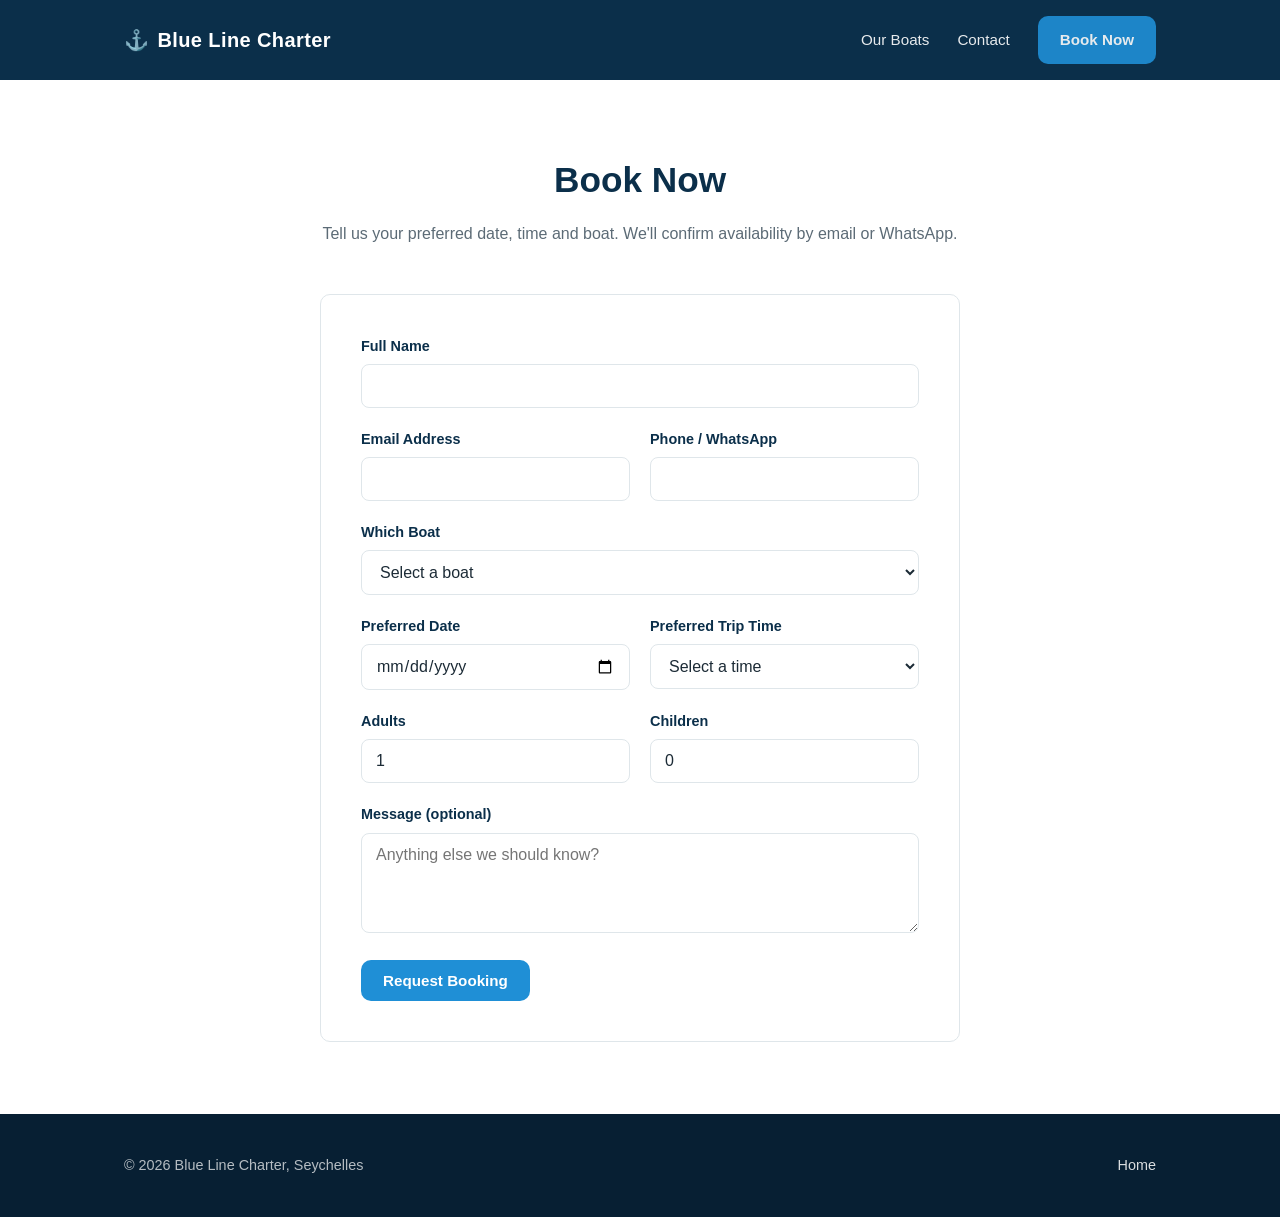
==== book.html @ e4f4b595 "Scaffold Blue Line Charter site with Netlify booking form Static two-page site (home + booking) mode" ====
<!doctype html>
<html lang="en">
<head>
  <meta charset="UTF-8" />
  <meta name="viewport" content="width=device-width, initial-scale=1" />
  <title>Book Now | Blue Line Charter</title>
  <meta name="description" content="Request a boat charter booking with Blue Line Charter, Seychelles. We'll confirm availability by email or WhatsApp." />
  <link rel="stylesheet" href="css/style.css" />
</head>
<body>

  <header class="site-header">
    <div class="container">
      <a class="brand" href="index.html"><span class="brand-mark">&#9875;</span> Blue Line Charter</a>
      <ul class="nav-links">
        <li><a href="index.html#boats">Our Boats</a></li>
        <li><a href="index.html#contact">Contact</a></li>
        <li><a href="book.html" class="btn btn-primary">Book Now</a></li>
      </ul>
    </div>
  </header>

  <section>
    <div class="container">
      <div class="section-heading">
        <h2>Book Now</h2>
        <p>Tell us your preferred date, time and boat. We'll confirm availability by email or WhatsApp.</p>
      </div>

      <div class="booking-wrap">
        <!--
          Netlify Forms: this form is detected at deploy time by scanning
          the static HTML for name + data-netlify="true". After the first
          deploy, go to Site settings > Forms > Notifications and add an
          email notification pointing at the owner's inbox, or submissions
          will be captured silently with nobody emailed.
        -->
        <form
          name="booking"
          method="POST"
          data-netlify="true"
          data-netlify-honeypot="bot-field"
          action="/thanks.html"
        >
          <input type="hidden" name="form-name" value="booking" />
          <p class="honeypot-field">
            <label>Don't fill this out if you're human: <input name="bot-field" /></label>
          </p>

          <div class="form-row">
            <label for="name">Full Name</label>
            <input type="text" id="name" name="name" required />
          </div>

          <div class="form-row form-row-split">
            <div>
              <label for="email">Email Address</label>
              <input type="email" id="email" name="email" required />
            </div>
            <div>
              <label for="phone">Phone / WhatsApp</label>
              <input type="tel" id="phone" name="phone" required />
            </div>
          </div>

          <div class="form-row">
            <label for="boat">Which Boat</label>
            <select id="boat" name="boat" required>
              <option value="">Select a boat</option>
              <option value="[BOAT 1 NAME]">[BOAT 1 NAME]</option>
              <option value="[BOAT 2 NAME]">[BOAT 2 NAME]</option>
              <option value="Not sure">Not sure — recommend one</option>
            </select>
          </div>

          <div class="form-row form-row-split">
            <div>
              <label for="date">Preferred Date</label>
              <input type="date" id="date" name="date" required />
            </div>
            <div>
              <label for="time">Preferred Trip Time</label>
              <select id="time" name="time" required>
                <option value="">Select a time</option>
                <option value="8:00 AM">8:00 AM</option>
                <option value="10:00 AM">10:00 AM</option>
                <option value="12:00 PM">12:00 PM</option>
                <option value="2:00 PM">2:00 PM</option>
                <option value="4:00 PM">4:00 PM</option>
              </select>
            </div>
          </div>

          <div class="form-row form-row-split">
            <div>
              <label for="adults">Adults</label>
              <input type="number" id="adults" name="adults" min="1" value="1" required />
            </div>
            <div>
              <label for="children">Children</label>
              <input type="number" id="children" name="children" min="0" value="0" />
            </div>
          </div>

          <div class="form-row">
            <label for="message">Message (optional)</label>
            <textarea id="message" name="message" placeholder="Anything else we should know?"></textarea>
          </div>

          <button type="submit" class="btn btn-primary">Request Booking</button>
        </form>
      </div>
    </div>
  </section>

  <footer class="site-footer">
    <div class="container">
      <div>&copy; <span id="year"></span> Blue Line Charter, Seychelles</div>
      <div class="footer-social">
        <a href="index.html">Home</a>
      </div>
    </div>
  </footer>

  <script>
    document.getElementById('year').textContent = new Date().getFullYear();
  </script>
</body>
</html>
---- css/style.css ----
:root {
  --navy: #0b2f4a;
  --navy-dark: #071f33;
  --blue: #1f8fd6;
  --blue-light: #eaf5fc;
  --sand: #f7f5ef;
  --text: #1c2b36;
  --text-muted: #5c6b76;
  --white: #ffffff;
  --border: #dfe6ea;
  --radius: 10px;
  --max-width: 1080px;
}

* {
  box-sizing: border-box;
}

html {
  scroll-behavior: smooth;
}

body {
  margin: 0;
  font-family: -apple-system, BlinkMacSystemFont, "Segoe UI", Roboto, Helvetica, Arial, sans-serif;
  color: var(--text);
  background: var(--white);
  line-height: 1.6;
}

img {
  max-width: 100%;
  display: block;
}

a {
  color: inherit;
}

.container {
  max-width: var(--max-width);
  margin: 0 auto;
  padding: 0 24px;
}

/* Header */
.site-header {
  background: var(--navy);
  color: var(--white);
  position: sticky;
  top: 0;
  z-index: 20;
}

.site-header .container {
  display: flex;
  align-items: center;
  justify-content: space-between;
  padding-top: 16px;
  padding-bottom: 16px;
}

.brand {
  font-size: 1.25rem;
  font-weight: 700;
  letter-spacing: 0.02em;
  text-decoration: none;
  color: var(--white);
  display: flex;
  align-items: center;
  gap: 8px;
}

.brand-mark {
  color: var(--blue);
}

.nav-links {
  display: flex;
  gap: 28px;
  align-items: center;
  list-style: none;
  margin: 0;
  padding: 0;
}

.nav-links a {
  text-decoration: none;
  color: var(--white);
  font-size: 0.95rem;
  opacity: 0.9;
}

.nav-links a:hover {
  opacity: 1;
}

.btn {
  display: inline-block;
  padding: 12px 22px;
  border-radius: var(--radius);
  font-weight: 600;
  text-decoration: none;
  border: none;
  cursor: pointer;
  font-size: 0.95rem;
  transition: transform 0.15s ease, background 0.15s ease;
}

.btn:hover {
  transform: translateY(-1px);
}

.btn-primary {
  background: var(--blue);
  color: var(--white);
}

.btn-primary:hover {
  background: #1a7bb8;
}

.btn-ghost {
  background: transparent;
  color: var(--white);
  border: 1px solid rgba(255, 255, 255, 0.4);
}

/* Hero */
.hero {
  background: linear-gradient(180deg, rgba(7, 31, 51, 0.75), rgba(7, 31, 51, 0.55)), var(--navy);
  color: var(--white);
  padding: 96px 0 80px;
  text-align: center;
}

.hero h1 {
  font-size: clamp(2rem, 5vw, 3.2rem);
  margin: 0 0 16px;
}

.hero p {
  font-size: 1.15rem;
  color: rgba(255, 255, 255, 0.85);
  max-width: 620px;
  margin: 0 auto 32px;
}

.hero-actions {
  display: flex;
  gap: 16px;
  justify-content: center;
  flex-wrap: wrap;
}

/* Sections */
section {
  padding: 72px 0;
}

section.alt {
  background: var(--sand);
}

.section-heading {
  text-align: center;
  max-width: 640px;
  margin: 0 auto 48px;
}

.section-heading h2 {
  font-size: clamp(1.6rem, 3vw, 2.2rem);
  margin: 0 0 12px;
  color: var(--navy);
}

.section-heading p {
  color: var(--text-muted);
  margin: 0;
}

/* Boats grid */
.boats-grid {
  display: grid;
  grid-template-columns: repeat(auto-fit, minmax(320px, 1fr));
  gap: 32px;
}

.boat-card {
  border: 1px solid var(--border);
  border-radius: var(--radius);
  overflow: hidden;
  background: var(--white);
  display: flex;
  flex-direction: column;
}

.boat-card img {
  aspect-ratio: 4 / 3;
  object-fit: cover;
  width: 100%;
  background: var(--blue-light);
}

.boat-card-body {
  padding: 24px;
  flex: 1;
  display: flex;
  flex-direction: column;
}

.boat-card h3 {
  margin: 0 0 8px;
  color: var(--navy);
}

.boat-meta {
  display: flex;
  flex-wrap: wrap;
  gap: 8px;
  margin: 12px 0;
}

.boat-meta span {
  background: var(--blue-light);
  color: var(--navy);
  font-size: 0.8rem;
  font-weight: 600;
  padding: 4px 10px;
  border-radius: 999px;
}

.boat-price {
  font-weight: 700;
  color: var(--navy);
  margin-top: auto;
  padding-top: 16px;
  font-size: 1.05rem;
}

.boat-price small {
  font-weight: 400;
  color: var(--text-muted);
}

.placeholder-note {
  font-size: 0.78rem;
  color: #b5651d;
  background: #fdf1e6;
  border: 1px dashed #e3ab6f;
  border-radius: 6px;
  padding: 6px 10px;
  margin-top: 10px;
}

/* Contact info strip */
.contact-strip {
  display: flex;
  flex-wrap: wrap;
  gap: 32px;
  justify-content: center;
  text-align: center;
}

.contact-strip .item {
  min-width: 180px;
}

.contact-strip .item h4 {
  margin: 0 0 4px;
  color: var(--navy);
}

.contact-strip .item p {
  margin: 0;
  color: var(--text-muted);
}

/* Booking form */
.booking-wrap {
  max-width: 640px;
  margin: 0 auto;
  background: var(--white);
  border: 1px solid var(--border);
  border-radius: var(--radius);
  padding: 40px;
}

.form-row {
  margin-bottom: 20px;
}

.form-row-split {
  display: grid;
  grid-template-columns: 1fr 1fr;
  gap: 20px;
}

label {
  display: block;
  font-weight: 600;
  font-size: 0.9rem;
  margin-bottom: 6px;
  color: var(--navy);
}

input,
select,
textarea {
  width: 100%;
  padding: 12px 14px;
  border: 1px solid var(--border);
  border-radius: 8px;
  font-size: 1rem;
  font-family: inherit;
  background: var(--white);
  color: var(--text);
}

input:focus,
select:focus,
textarea:focus {
  outline: none;
  border-color: var(--blue);
  box-shadow: 0 0 0 3px var(--blue-light);
}

textarea {
  resize: vertical;
  min-height: 100px;
}

.honeypot-field {
  position: absolute;
  left: -9999px;
  top: -9999px;
}

/* Footer */
.site-footer {
  background: var(--navy-dark);
  color: rgba(255, 255, 255, 0.7);
  padding: 40px 0;
  font-size: 0.9rem;
}

.site-footer .container {
  display: flex;
  flex-wrap: wrap;
  gap: 16px;
  justify-content: space-between;
  align-items: center;
}

.site-footer a {
  color: rgba(255, 255, 255, 0.85);
  text-decoration: none;
}

.footer-social {
  display: flex;
  gap: 16px;
}

/* Thank you page */
.thanks-box {
  max-width: 520px;
  margin: 80px auto;
  text-align: center;
  padding: 0 24px;
}

.thanks-box h1 {
  color: var(--navy);
}

@media (max-width: 720px) {
  .nav-links {
    display: none;
  }

  .form-row-split {
    grid-template-columns: 1fr;
  }

  .booking-wrap {
    padding: 24px;
  }
}
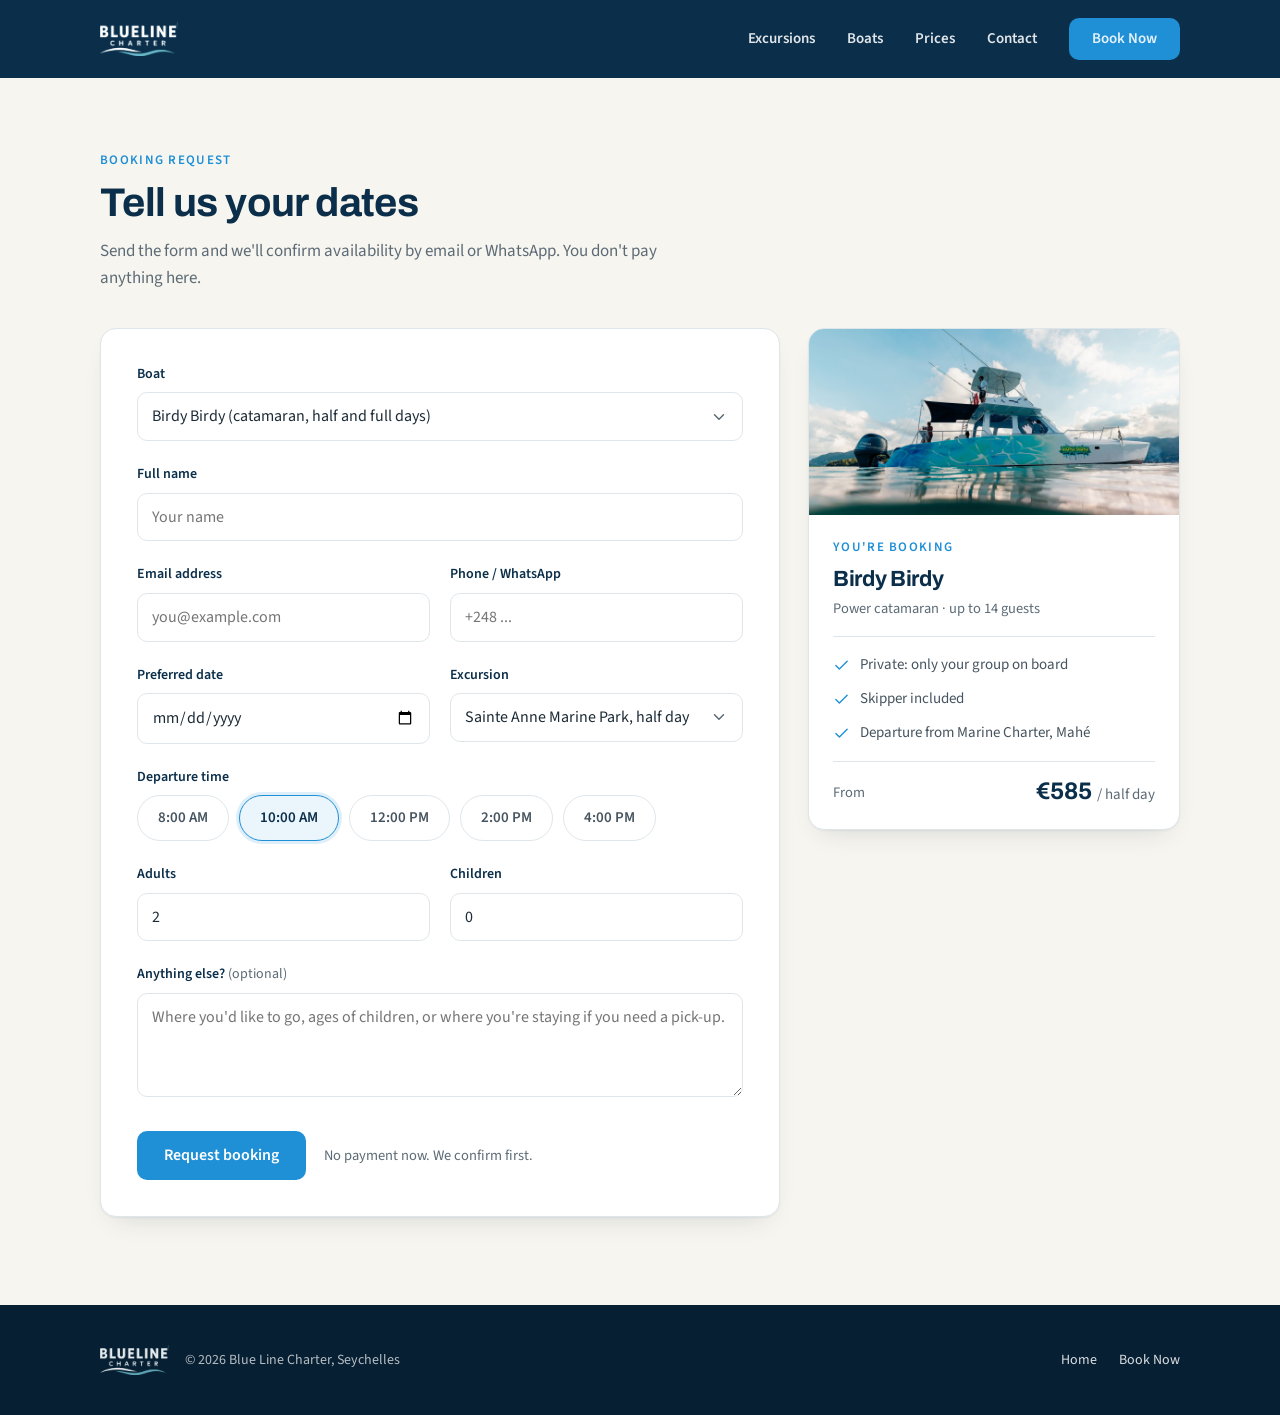
==== commit 33514c10: "Add both boats, excursions, prices and hero fallback - Feature Birdy Birdy and Trident with photos, " ====
--- a/book.html
+++ b/book.html
@@ -4,126 +4,237 @@
   <meta charset="UTF-8" />
   <meta name="viewport" content="width=device-width, initial-scale=1" />
   <title>Book Now | Blue Line Charter</title>
-  <meta name="description" content="Request a boat charter booking with Blue Line Charter, Seychelles. We'll confirm availability by email or WhatsApp." />
+  <meta name="description" content="Request a private boat excursion from Mahé with Blue Line Charter. Send your date and group size and we confirm availability by email or WhatsApp." />
+  <link rel="preconnect" href="https://fonts.googleapis.com" />
+  <link rel="preconnect" href="https://fonts.gstatic.com" crossorigin />
+  <link rel="stylesheet" href="https://fonts.googleapis.com/css2?family=Archivo:wght@500;600;700&family=Source+Sans+3:wght@400;600&display=swap" />
   <link rel="stylesheet" href="css/style.css" />
 </head>
 <body>
 
   <header class="site-header">
     <div class="container">
-      <a class="brand" href="index.html"><span class="brand-mark">&#9875;</span> Blue Line Charter</a>
+      <a class="brand" href="index.html"><img src="images/logo-light.png" alt="Blue Line Charter" /></a>
       <ul class="nav-links">
-        <li><a href="index.html#boats">Our Boats</a></li>
+        <li><a href="index.html#excursions">Excursions</a></li>
+        <li><a href="index.html#boats">Boats</a></li>
+        <li><a href="index.html#rates">Prices</a></li>
         <li><a href="index.html#contact">Contact</a></li>
-        <li><a href="book.html" class="btn btn-primary">Book Now</a></li>
+        <li class="nav-cta"><a href="book.html" class="btn btn-primary btn-sm">Book Now</a></li>
       </ul>
     </div>
   </header>
 
-  <section>
+  <section class="alt">
     <div class="container">
+
       <div class="section-heading">
-        <h2>Book Now</h2>
-        <p>Tell us your preferred date, time and boat. We'll confirm availability by email or WhatsApp.</p>
-      </div>
-
-      <div class="booking-wrap">
-        <!--
-          Netlify Forms: this form is detected at deploy time by scanning
-          the static HTML for name + data-netlify="true". After the first
-          deploy, go to Site settings > Forms > Notifications and add an
-          email notification pointing at the owner's inbox, or submissions
-          will be captured silently with nobody emailed.
-        -->
-        <form
-          name="booking"
-          method="POST"
-          data-netlify="true"
-          data-netlify-honeypot="bot-field"
-          action="/thanks.html"
-        >
-          <input type="hidden" name="form-name" value="booking" />
-          <p class="honeypot-field">
-            <label>Don't fill this out if you're human: <input name="bot-field" /></label>
-          </p>
-
-          <div class="form-row">
-            <label for="name">Full Name</label>
-            <input type="text" id="name" name="name" required />
-          </div>
-
-          <div class="form-row form-row-split">
+        <div class="eyebrow">Booking request</div>
+        <h1 style="font-size: 40px; line-height: 1.12; color: var(--navy); font-weight: 700; margin-bottom: 12px;">Tell us your dates</h1>
+        <p>Send the form and we'll confirm availability by email or WhatsApp. You don't pay anything here.</p>
+      </div>
+
+      <div class="booking-layout">
+
+        <div class="booking-form">
+          <!--
+            Netlify Forms: detected at deploy time by scanning the static HTML
+            for name + data-netlify="true". After the first deploy, go to
+            Site settings > Forms > Notifications and add an email notification
+            pointing at the owner's inbox, or submissions are captured silently
+            with nobody emailed.
+          -->
+          <form
+            name="booking"
+            method="POST"
+            data-netlify="true"
+            data-netlify-honeypot="bot-field"
+            action="/thanks.html"
+          >
+            <input type="hidden" name="form-name" value="booking" />
+            <p class="honeypot-field">
+              <label>Don't fill this out if you're human: <input name="bot-field" /></label>
+            </p>
+
+            <div class="form-stack">
+
+              <div>
+                <label for="boat">Boat</label>
+                <select id="boat" name="boat" required>
+                  <option value="Birdy Birdy">Birdy Birdy (catamaran, half and full days)</option>
+                  <option value="Trident">Trident (8.8 m hardtop, half days around Mahé)</option>
+                  <option value="No preference">No preference (whichever is free)</option>
+                </select>
+              </div>
+
+              <div>
+                <label for="name">Full name</label>
+                <input type="text" id="name" name="name" placeholder="Your name" required />
+              </div>
+
+              <div class="form-split">
+                <div>
+                  <label for="email">Email address</label>
+                  <input type="email" id="email" name="email" placeholder="you@example.com" required />
+                </div>
+                <div>
+                  <label for="phone">Phone / WhatsApp</label>
+                  <input type="tel" id="phone" name="phone" placeholder="+248 ..." required />
+                </div>
+              </div>
+
+              <div class="form-split">
+                <div>
+                  <label for="date">Preferred date</label>
+                  <input type="date" id="date" name="date" required />
+                </div>
+                <div>
+                  <label for="excursion">Excursion</label>
+                  <select id="excursion" name="excursion" required>
+                    <option value="Sainte Anne Marine Park, half day" data-key="ste-anne">Sainte Anne Marine Park, half day</option>
+                    <option value="Sainte Anne Marine Park, full day" data-birdy-only>Sainte Anne Marine Park, full day</option>
+                    <option value="Baie Ternay Marine Park, half day" data-key="ternay">Baie Ternay Marine Park, half day</option>
+                    <option value="Baie Ternay Marine Park, full day" data-birdy-only>Baie Ternay Marine Park, full day</option>
+                    <option value="Around Mahé, half day" data-key="mahe">Around Mahé, half day</option>
+                    <option value="Around Mahé, full day" data-birdy-only>Around Mahé, full day</option>
+                    <option value="Fishing, half day" data-key="fishing" data-birdy-only>Fishing, half day</option>
+                    <option value="Fishing, full day" data-birdy-only>Fishing, full day</option>
+                    <option value="Praslin &amp; La Digue" data-key="islands" data-birdy-only>Praslin &amp; La Digue, full day</option>
+                    <option value="Sunset cruise" data-key="sunset">Sunset cruise</option>
+                    <option value="Custom">Something else (tell us below)</option>
+                  </select>
+                </div>
+              </div>
+
+              <div>
+                <span class="field-label">Departure time</span>
+                <div class="time-options">
+                  <input type="radio" id="t0800" name="time" value="8:00 AM" />
+                  <label for="t0800">8:00 AM</label>
+
+                  <input type="radio" id="t1000" name="time" value="10:00 AM" checked />
+                  <label for="t1000">10:00 AM</label>
+
+                  <input type="radio" id="t1200" name="time" value="12:00 PM" />
+                  <label for="t1200">12:00 PM</label>
+
+                  <input type="radio" id="t1400" name="time" value="2:00 PM" />
+                  <label for="t1400">2:00 PM</label>
+
+                  <input type="radio" id="t1600" name="time" value="4:00 PM" />
+                  <label for="t1600">4:00 PM</label>
+                </div>
+              </div>
+
+              <div class="form-split">
+                <div>
+                  <label for="adults">Adults</label>
+                  <input type="number" id="adults" name="adults" min="1" value="2" required />
+                </div>
+                <div>
+                  <label for="children">Children</label>
+                  <input type="number" id="children" name="children" min="0" value="0" />
+                </div>
+              </div>
+
+              <div>
+                <label for="message">Anything else? <span class="optional">(optional)</span></label>
+                <textarea id="message" name="message" placeholder="Where you'd like to go, ages of children, or where you're staying if you need a pick-up."></textarea>
+              </div>
+
+              <div class="submit-row">
+                <button type="submit" class="btn btn-primary">Request booking</button>
+                <span class="note">No payment now. We confirm first.</span>
+              </div>
+
+            </div>
+          </form>
+        </div>
+
+        <aside class="booking-summary">
+          <img src="images/boat-main.jpg" alt="Birdy Birdy" data-summary="img" />
+          <div class="booking-summary-body">
             <div>
-              <label for="email">Email Address</label>
-              <input type="email" id="email" name="email" required />
+              <div class="eyebrow" style="margin-bottom: 4px;">You're booking</div>
+              <h3 data-summary="name">Birdy Birdy</h3>
+              <div class="sub" data-summary="sub">Power catamaran &middot; up to 14 guests</div>
             </div>
-            <div>
-              <label for="phone">Phone / WhatsApp</label>
-              <input type="tel" id="phone" name="phone" required />
+            <ul class="summary-list">
+              <li>
+                <svg width="17" height="17" viewBox="0 0 24 24" fill="none" stroke="#1f8fd6" stroke-width="1.9" stroke-linecap="round" stroke-linejoin="round" aria-hidden="true"><path d="M20 6 9 17l-5-5"></path></svg>
+                Private: only your group on board
+              </li>
+              <li>
+                <svg width="17" height="17" viewBox="0 0 24 24" fill="none" stroke="#1f8fd6" stroke-width="1.9" stroke-linecap="round" stroke-linejoin="round" aria-hidden="true"><path d="M20 6 9 17l-5-5"></path></svg>
+                Skipper included
+              </li>
+              <li>
+                <svg width="17" height="17" viewBox="0 0 24 24" fill="none" stroke="#1f8fd6" stroke-width="1.9" stroke-linecap="round" stroke-linejoin="round" aria-hidden="true"><path d="M20 6 9 17l-5-5"></path></svg>
+                Departure from Marine Charter, Mahé
+              </li>
+            </ul>
+            <div class="summary-price">
+              <span class="sub">From</span>
+              <span class="price">€585 <small>/ half day</small></span>
             </div>
           </div>
-
-          <div class="form-row">
-            <label for="boat">Which Boat</label>
-            <select id="boat" name="boat" required>
-              <option value="">Select a boat</option>
-              <option value="[BOAT 1 NAME]">[BOAT 1 NAME]</option>
-              <option value="[BOAT 2 NAME]">[BOAT 2 NAME]</option>
-              <option value="Not sure">Not sure — recommend one</option>
-            </select>
-          </div>
-
-          <div class="form-row form-row-split">
-            <div>
-              <label for="date">Preferred Date</label>
-              <input type="date" id="date" name="date" required />
-            </div>
-            <div>
-              <label for="time">Preferred Trip Time</label>
-              <select id="time" name="time" required>
-                <option value="">Select a time</option>
-                <option value="8:00 AM">8:00 AM</option>
-                <option value="10:00 AM">10:00 AM</option>
-                <option value="12:00 PM">12:00 PM</option>
-                <option value="2:00 PM">2:00 PM</option>
-                <option value="4:00 PM">4:00 PM</option>
-              </select>
-            </div>
-          </div>
-
-          <div class="form-row form-row-split">
-            <div>
-              <label for="adults">Adults</label>
-              <input type="number" id="adults" name="adults" min="1" value="1" required />
-            </div>
-            <div>
-              <label for="children">Children</label>
-              <input type="number" id="children" name="children" min="0" value="0" />
-            </div>
-          </div>
-
-          <div class="form-row">
-            <label for="message">Message (optional)</label>
-            <textarea id="message" name="message" placeholder="Anything else we should know?"></textarea>
-          </div>
-
-          <button type="submit" class="btn btn-primary">Request Booking</button>
-        </form>
+        </aside>
+
       </div>
     </div>
   </section>
 
   <footer class="site-footer">
     <div class="container">
-      <div>&copy; <span id="year"></span> Blue Line Charter, Seychelles</div>
-      <div class="footer-social">
+      <div class="footer-brand">
+        <img src="images/logo-light.png" alt="Blue Line Charter" />
+        <span>&copy; <span id="year"></span> Blue Line Charter, Seychelles</span>
+      </div>
+      <div class="footer-links">
         <a href="index.html">Home</a>
+        <a href="book.html">Book Now</a>
       </div>
     </div>
   </footer>
 
   <script>
     document.getElementById('year').textContent = new Date().getFullYear();
+
+    // Keep the summary card in step with the chosen boat, preselect boat and
+    // excursion from ?boat= / ?excursion= on the homepage links, and only
+    // offer Birdy Birdy's full days, fishing and island hopping when that
+    // boat (or either) can do them. Trident only runs half days around Mahé.
+    (function () {
+      var boats = {
+        'Birdy Birdy': { img: 'images/boat-main.jpg', sub: 'Power catamaran &middot; up to 14 guests' },
+        'Trident': { img: 'images/trident-main.jpg', sub: '8.8 m hardtop cruiser &middot; up to 14 guests' },
+        'No preference': { img: 'images/boat-main.jpg', name: 'Either boat', sub: 'Birdy Birdy or Trident &middot; up to 14 guests' }
+      };
+      var slugs = { 'birdy-birdy': 'Birdy Birdy', 'trident': 'Trident' };
+      var select = document.getElementById('boat');
+      var trip = document.getElementById('excursion');
+      var params = new URLSearchParams(location.search);
+      var q = params.get('boat');
+      if (slugs[q]) select.value = slugs[q];
+      else if (params.get('excursion')) select.value = 'No preference';
+      var pick = trip.querySelector('[data-key="' + params.get('excursion') + '"]');
+      if (pick) trip.value = pick.value;
+
+      var sync = function () {
+        var b = boats[select.value];
+        var img = document.querySelector('[data-summary="img"]');
+        img.src = b.img;
+        img.alt = b.name || select.value;
+        document.querySelector('[data-summary="name"]').textContent = b.name || select.value;
+        document.querySelector('[data-summary="sub"]').innerHTML = b.sub;
+
+        var trident = select.value === 'Trident';
+        trip.querySelectorAll('[data-birdy-only]').forEach(function (o) { o.disabled = trident; });
+        if (trip.selectedOptions[0].disabled) trip.selectedIndex = 0;
+      };
+      select.addEventListener('change', sync);
+      sync();
+    })();
   </script>
 </body>
 </html>
--- a/css/style.css
+++ b/css/style.css
@@ -1,40 +1,47 @@
+/* Blue Line Charter — design system
+   Fonts load from Google Fonts when online; the fallback stacks are
+   metric-close, so the pages still read correctly offline. */
+
 :root {
   --navy: #0b2f4a;
   --navy-dark: #071f33;
   --blue: #1f8fd6;
+  --blue-dark: #176ca3;
   --blue-light: #eaf5fc;
   --sand: #f7f5ef;
   --text: #1c2b36;
+  --text-body: #46545f;
   --text-muted: #5c6b76;
   --white: #ffffff;
   --border: #dfe6ea;
   --radius: 10px;
-  --max-width: 1080px;
-}
-
-* {
-  box-sizing: border-box;
-}
-
-html {
-  scroll-behavior: smooth;
-}
+  --radius-card: 16px;
+  --shadow-card: 0 1px 2px rgba(11, 47, 74, 0.05), 0 12px 28px -14px rgba(11, 47, 74, 0.18);
+  --max-width: 1128px;
+  --font-display: Archivo, "Helvetica Neue", Helvetica, Arial, sans-serif;
+  --font-body: "Source Sans 3", "Helvetica Neue", Helvetica, Arial, sans-serif;
+}
+
+* { box-sizing: border-box; }
+html { scroll-behavior: smooth; }
 
 body {
   margin: 0;
-  font-family: -apple-system, BlinkMacSystemFont, "Segoe UI", Roboto, Helvetica, Arial, sans-serif;
+  font-family: var(--font-body);
   color: var(--text);
   background: var(--white);
   line-height: 1.6;
-}
-
-img {
-  max-width: 100%;
-  display: block;
-}
-
-a {
-  color: inherit;
+  -webkit-font-smoothing: antialiased;
+}
+
+img { max-width: 100%; display: block; }
+a { color: var(--blue); text-decoration: none; }
+a:hover { color: var(--blue-dark); }
+
+h1, h2, h3, h4 {
+  font-family: var(--font-display);
+  margin: 0;
+  letter-spacing: -0.015em;
 }
 
 .container {
@@ -43,41 +50,69 @@
   padding: 0 24px;
 }
 
-/* Header */
+.eyebrow {
+  font-size: 13px;
+  font-weight: 600;
+  letter-spacing: 0.10em;
+  text-transform: uppercase;
+  color: var(--blue);
+  margin-bottom: 10px;
+}
+
+/* ---------- Header ---------- */
+
 .site-header {
+  position: fixed;
+  top: 0;
+  left: 0;
+  right: 0;
+  z-index: 30;
   background: var(--navy);
   color: var(--white);
-  position: sticky;
-  top: 0;
-  z-index: 20;
-}
+  transition: background 0.3s ease, box-shadow 0.3s ease;
+}
+
+/* Pages without a hero keep a solid bar, so their content needs to clear it. */
+body:not(.has-hero) { padding-top: 70px; }
+
+/* Over a hero the bar is transparent and the video runs behind it; it fades
+   to solid as soon as you scroll, where the hero's top scrim runs out. */
+body.has-hero .site-header { background: transparent; }
+
+body.has-hero .site-header .brand img,
+body.has-hero .site-header .nav-links a {
+  filter: drop-shadow(0 1px 6px rgba(7, 31, 51, 0.5));
+}
+
+body.has-hero .site-header.is-solid {
+  background: rgba(11, 47, 74, 0.92);
+  -webkit-backdrop-filter: saturate(150%) blur(12px);
+  backdrop-filter: saturate(150%) blur(12px);
+  box-shadow: 0 1px 0 rgba(255, 255, 255, 0.07), 0 8px 24px -18px rgba(0, 0, 0, 0.7);
+}
+
+body.has-hero .site-header.is-solid .brand img,
+body.has-hero .site-header.is-solid .nav-links a {
+  filter: none;
+}
+
+/* Anchor targets must clear the fixed bar. */
+#boat, #gallery, #contact { scroll-margin-top: 86px; }
 
 .site-header .container {
   display: flex;
   align-items: center;
   justify-content: space-between;
-  padding-top: 16px;
-  padding-bottom: 16px;
-}
-
-.brand {
-  font-size: 1.25rem;
-  font-weight: 700;
-  letter-spacing: 0.02em;
-  text-decoration: none;
-  color: var(--white);
-  display: flex;
-  align-items: center;
-  gap: 8px;
-}
-
-.brand-mark {
-  color: var(--blue);
-}
+  padding-top: 18px;
+  padding-bottom: 18px;
+  gap: 20px;
+}
+
+.brand img { height: 34px; width: auto; }
 
 .nav-links {
   display: flex;
-  gap: 28px;
+  gap: 32px;
   align-items: center;
   list-style: none;
   margin: 0;
@@ -85,305 +120,714 @@
 }
 
 .nav-links a {
+  color: rgba(255, 255, 255, 0.88);
+  font-size: 15px;
+  font-weight: 600;
+}
+
+.nav-links a:hover { color: var(--white); }
+
+/* ---------- Buttons ---------- */
+
+.btn {
+  display: inline-flex;
+  align-items: center;
+  justify-content: center;
+  gap: 9px;
+  padding: 14px 26px;
+  border-radius: var(--radius);
+  font-family: var(--font-body);
+  font-weight: 600;
+  font-size: 16px;
+  line-height: 1.2;
   text-decoration: none;
-  color: var(--white);
-  font-size: 0.95rem;
-  opacity: 0.9;
-}
-
-.nav-links a:hover {
-  opacity: 1;
-}
-
-.btn {
-  display: inline-block;
-  padding: 12px 22px;
-  border-radius: var(--radius);
-  font-weight: 600;
-  text-decoration: none;
-  border: none;
+  border: 1px solid transparent;
   cursor: pointer;
-  font-size: 0.95rem;
-  transition: transform 0.15s ease, background 0.15s ease;
-}
-
-.btn:hover {
-  transform: translateY(-1px);
-}
-
-.btn-primary {
-  background: var(--blue);
-  color: var(--white);
-}
-
-.btn-primary:hover {
-  background: #1a7bb8;
-}
+  transition: background 0.15s ease, border-color 0.15s ease;
+}
+
+.btn-primary { background: var(--blue); color: var(--white); }
+.btn-primary:hover { background: var(--blue-dark); color: var(--white); }
 
 .btn-ghost {
   background: transparent;
   color: var(--white);
-  border: 1px solid rgba(255, 255, 255, 0.4);
-}
-
-/* Hero */
+  border-color: rgba(255, 255, 255, 0.45);
+}
+.btn-ghost:hover { background: rgba(255, 255, 255, 0.12); color: var(--white); }
+
+.btn-sm { padding: 11px 22px; font-size: 15px; }
+
+/* ---------- Hero (video) ---------- */
+
 .hero {
-  background: linear-gradient(180deg, rgba(7, 31, 51, 0.75), rgba(7, 31, 51, 0.55)), var(--navy);
+  position: relative;
+  height: 740px;
+  overflow: hidden;
+  background: var(--navy);
+}
+
+.hero-media {
+  position: absolute;
+  inset: 0;
+  width: 100%;
+  height: 100%;
+  object-fit: cover;
+  object-position: 50% 50%;
+}
+
+/* Top-left scrim: the boat drifts through the centre of the frame,
+   so the copy is anchored top-left and only that corner is darkened. */
+.hero::before,
+.hero::after {
+  content: "";
+  position: absolute;
+  inset: 0;
+  pointer-events: none;
+}
+
+.hero::before {
+  background: radial-gradient(120% 90% at 0% 0%,
+    rgba(7, 31, 51, 0.80) 0%,
+    rgba(7, 31, 51, 0.52) 30%,
+    rgba(7, 31, 51, 0.12) 56%,
+    rgba(7, 31, 51, 0.00) 72%);
+}
+
+.hero::after {
+  background: linear-gradient(180deg,
+    rgba(7, 31, 51, 0.42) 0%,
+    rgba(7, 31, 51, 0.00) 26%,
+    rgba(7, 31, 51, 0.00) 68%,
+    rgba(7, 31, 51, 0.42) 100%);
+}
+
+.hero .container {
+  position: relative;
+  z-index: 1;
+  height: 100%;
+  padding-top: 158px;
+  display: flex;
+  flex-direction: column;
+  justify-content: flex-start;
+  align-items: flex-start;
+  gap: 22px;
+}
+
+.hero h1 {
+  font-size: 54px;
+  line-height: 1.06;
+  font-weight: 700;
   color: var(--white);
-  padding: 96px 0 80px;
-  text-align: center;
-}
-
-.hero h1 {
-  font-size: clamp(2rem, 5vw, 3.2rem);
-  margin: 0 0 16px;
+  max-width: 470px;
+  text-wrap: pretty;
+  text-shadow: 0 2px 24px rgba(7, 31, 51, 0.35);
 }
 
 .hero p {
-  font-size: 1.15rem;
-  color: rgba(255, 255, 255, 0.85);
-  max-width: 620px;
-  margin: 0 auto 32px;
+  font-size: 19px;
+  line-height: 1.55;
+  color: rgba(255, 255, 255, 0.94);
+  max-width: 430px;
+  margin: 0;
+  text-wrap: pretty;
+  text-shadow: 0 1px 16px rgba(7, 31, 51, 0.4);
 }
 
 .hero-actions {
   display: flex;
-  gap: 16px;
-  justify-content: center;
+  gap: 14px;
   flex-wrap: wrap;
-}
-
-/* Sections */
-section {
-  padding: 72px 0;
-}
-
-section.alt {
-  background: var(--sand);
-}
-
-.section-heading {
-  text-align: center;
-  max-width: 640px;
-  margin: 0 auto 48px;
-}
+  margin-top: 4px;
+}
+
+.pill-badge {
+  display: inline-flex;
+  align-items: center;
+  gap: 8px;
+  background: rgba(255, 255, 255, 0.14);
+  border: 1px solid rgba(255, 255, 255, 0.28);
+  color: var(--white);
+  font-size: 13px;
+  font-weight: 600;
+  letter-spacing: 0.06em;
+  text-transform: uppercase;
+  padding: 7px 14px;
+  border-radius: 999px;
+}
+
+/* Full-quality still of the loop's first frame (from the 4K source), swapped
+   in by script when the video can't play
+   (reduced motion, or autoplay blocked e.g. by Low Power Mode). */
+.hero-still { opacity: 0; transition: opacity 0.4s ease; }
+.hero.is-still .hero-still { opacity: 1; }
+.hero.is-still video.hero-media { visibility: hidden; }
+.hero-still:not([src]) { display: none; }
+
+/* Safari draws a big play button over a muted video it refused to
+   autoplay; this is a background, so never show it. */
+video.hero-media::-webkit-media-controls-start-playback-button,
+video.hero-media::-webkit-media-controls-overlay-play-button,
+video.hero-media::-webkit-media-controls { display: none !important; -webkit-appearance: none; }
+
+/* ---------- Sections ---------- */
+
+section { padding: 88px 0 96px; }
+section.alt { background: var(--sand); padding: 80px 0 88px; }
+
+.section-heading { max-width: 620px; margin-bottom: 36px; }
 
 .section-heading h2 {
-  font-size: clamp(1.6rem, 3vw, 2.2rem);
-  margin: 0 0 12px;
+  font-size: 40px;
+  line-height: 1.12;
   color: var(--navy);
+  font-weight: 700;
+  margin-bottom: 12px;
 }
 
 .section-heading p {
   color: var(--text-muted);
+  font-size: 17px;
   margin: 0;
-}
-
-/* Boats grid */
-.boats-grid {
-  display: grid;
-  grid-template-columns: repeat(auto-fit, minmax(320px, 1fr));
-  gap: 32px;
-}
+  text-wrap: pretty;
+}
+
+/* ---------- Boat card ---------- */
 
 .boat-card {
+  display: flex;
   border: 1px solid var(--border);
-  border-radius: var(--radius);
+  border-radius: var(--radius-card);
   overflow: hidden;
   background: var(--white);
+  box-shadow: var(--shadow-card);
+}
+
+.boat-gallery {
+  position: relative;
+  width: 580px;
+  flex-shrink: 0;
   display: flex;
   flex-direction: column;
-}
-
-.boat-card img {
-  aspect-ratio: 4 / 3;
-  object-fit: cover;
-  width: 100%;
+  gap: 3px;
   background: var(--blue-light);
 }
 
-.boat-card-body {
-  padding: 24px;
+.boat-gallery-main { position: relative; height: 340px; overflow: hidden; }
+.boat-gallery-main img { width: 100%; height: 100%; object-fit: cover; object-position: 50% 52%; }
+
+.boat-gallery-thumbs {
+  display: grid;
+  grid-template-columns: repeat(2, minmax(0, 1fr));
+  gap: 3px;
+  height: 172px;
+}
+.boat-gallery-thumbs img { width: 100%; height: 100%; object-fit: cover; }
+
+.gallery-badge {
+  position: absolute;
+  top: 16px;
+  left: 16px;
+  display: inline-flex;
+  align-items: center;
+  gap: 7px;
+  background: rgba(7, 31, 51, 0.82);
+  color: var(--white);
+  font-size: 12px;
+  font-weight: 600;
+  letter-spacing: 0.05em;
+  text-transform: uppercase;
+  padding: 7px 12px;
+  border-radius: 999px;
+}
+
+.boat-detail {
   flex: 1;
+  padding: 36px 40px 32px;
   display: flex;
   flex-direction: column;
-}
-
-.boat-card h3 {
-  margin: 0 0 8px;
-  color: var(--navy);
-}
-
-.boat-meta {
-  display: flex;
-  flex-wrap: wrap;
+  gap: 20px;
+}
+
+.boat-detail h3 { font-size: 30px; line-height: 1.15; color: var(--navy); font-weight: 700; }
+
+.boat-place {
+  display: flex;
+  align-items: center;
   gap: 8px;
-  margin: 12px 0;
-}
-
-.boat-meta span {
+  color: var(--text-muted);
+  font-size: 15px;
+}
+
+.spec-chips { display: flex; flex-wrap: wrap; gap: 8px; }
+
+.chip {
+  display: inline-flex;
+  align-items: center;
+  gap: 7px;
   background: var(--blue-light);
   color: var(--navy);
-  font-size: 0.8rem;
-  font-weight: 600;
-  padding: 4px 10px;
+  font-size: 13.5px;
+  font-weight: 600;
+  padding: 8px 13px;
   border-radius: 999px;
 }
 
-.boat-price {
+.boat-blurb { color: var(--text-body); font-size: 16px; line-height: 1.65; margin: 0; text-wrap: pretty; }
+
+.boat-footer {
+  border-top: 1px solid var(--border);
+  margin-top: auto;
+  padding-top: 22px;
+  display: flex;
+  align-items: flex-end;
+  justify-content: space-between;
+  gap: 20px;
+  flex-wrap: wrap;
+}
+
+.price-label {
+  font-size: 12.5px;
+  font-weight: 600;
+  letter-spacing: 0.06em;
+  text-transform: uppercase;
+  color: var(--text-muted);
+}
+
+.price {
+  font-family: var(--font-display);
+  font-size: 30px;
   font-weight: 700;
   color: var(--navy);
-  margin-top: auto;
-  padding-top: 16px;
-  font-size: 1.05rem;
-}
-
-.boat-price small {
-  font-weight: 400;
-  color: var(--text-muted);
-}
-
-.placeholder-note {
-  font-size: 0.78rem;
-  color: #b5651d;
-  background: #fdf1e6;
-  border: 1px dashed #e3ab6f;
-  border-radius: 6px;
-  padding: 6px 10px;
-  margin-top: 10px;
-}
-
-/* Contact info strip */
-.contact-strip {
-  display: flex;
-  flex-wrap: wrap;
-  gap: 32px;
-  justify-content: center;
-  text-align: center;
-}
-
-.contact-strip .item {
-  min-width: 180px;
-}
-
-.contact-strip .item h4 {
-  margin: 0 0 4px;
-  color: var(--navy);
-}
-
-.contact-strip .item p {
-  margin: 0;
-  color: var(--text-muted);
-}
-
-/* Booking form */
-.booking-wrap {
-  max-width: 640px;
-  margin: 0 auto;
+  line-height: 1.1;
+}
+
+.price small { font-family: var(--font-body); font-size: 15px; font-weight: 400; color: var(--text-muted); }
+
+.boat-cta { display: flex; flex-direction: column; align-items: flex-end; gap: 8px; }
+.boat-cta .note { font-size: 13px; color: var(--text-muted); }
+
+.boat-list { display: flex; flex-direction: column; gap: 28px; }
+.boat-card { scroll-margin-top: 96px; }
+
+/* ---------- Excursions ---------- */
+
+.excursion-grid {
+  display: grid;
+  grid-template-columns: repeat(3, minmax(0, 1fr));
+  gap: 16px;
+}
+
+.excursion {
+  display: flex;
+  flex-direction: column;
+  gap: 12px;
+  padding: 22px 22px 18px;
+  border: 1px solid var(--border);
+  border-radius: var(--radius-card);
+  background: var(--white);
+  box-shadow: var(--shadow-card);
+}
+
+.excursion h3 { font-size: 20px; line-height: 1.2; color: var(--navy); font-weight: 700; margin: 0; }
+
+.excursion-meta { list-style: none; margin: 0; padding: 0; display: grid; gap: 4px; font-size: 14px; color: var(--text-muted); }
+.excursion-meta li { display: flex; align-items: center; gap: 7px; }
+.excursion-meta svg { flex: none; }
+
+.excursion p { margin: 0; color: var(--text-body); font-size: 15.5px; line-height: 1.6; flex: 1; }
+
+.excursion-foot {
+  display: flex;
+  align-items: baseline;
+  gap: 8px;
+  padding-top: 14px;
+  border-top: 1px solid var(--border);
+}
+.excursion-foot .price-label { margin: 0; }
+.excursion-foot .price { font-size: 22px; }
+/* Inline itinerary on the Praslin & La Digue card. */
+/* While it is open, don't stretch the other cards in its row to match. */
+.excursion-grid:has(.excursion-day[open]) { align-items: start; }
+.excursion-day { margin-top: -4px; font-size: 14.5px; }
+.excursion-day summary { cursor: pointer; font-weight: 600; color: var(--blue); width: fit-content; }
+.excursion .excursion-day p { flex: none; font-size: 14.5px; }
+.excursion-day .excursion-day-option { margin-top: 12px; font-weight: 600; color: var(--navy); }
+.excursion-day ol { list-style: none; margin: 6px 0 0; padding: 0; display: grid; gap: 6px; color: var(--text-body); line-height: 1.5; }
+.excursion-day ol b { display: block; font-size: 12.5px; letter-spacing: 0.04em; text-transform: uppercase; color: var(--text-muted); }
+.excursion-day .excursion-day-note { margin-top: 12px; color: var(--text-muted); line-height: 1.5; }
+.excursion-link { margin-left: auto; font-weight: 600; font-size: 15px; }
+.excursion-link::after { content: " \2192"; }
+
+/* ---------- Rates ---------- */
+
+.rates-grid {
+  display: grid;
+  grid-template-columns: repeat(2, minmax(0, 1fr));
+  gap: 20px;
+  align-items: start;
+}
+
+.rates-card {
   background: var(--white);
   border: 1px solid var(--border);
-  border-radius: var(--radius);
-  padding: 40px;
-}
-
-.form-row {
-  margin-bottom: 20px;
-}
-
-.form-row-split {
+  border-radius: var(--radius-card);
+  box-shadow: var(--shadow-card);
+  padding: 24px 24px 20px;
+}
+
+.rates-card h3 { font-size: 22px; color: var(--navy); font-weight: 700; margin: 0 0 12px; }
+
+.rates-scroll { overflow-x: auto; }
+
+.rates-table { width: 100%; border-collapse: collapse; font-size: 15px; }
+.rates-table td, .rates-table th { padding: 10px 8px; text-align: right; white-space: nowrap; }
+.rates-table td:first-child, .rates-table th:first-child { text-align: left; padding-left: 0; white-space: normal; }
+.rates-table td:last-child, .rates-table th:last-child { padding-right: 0; }
+.rates-table td { border-top: 1px solid var(--border); font-variant-numeric: tabular-nums; }
+.rates-table td:not(:first-child) { font-family: var(--font-display); font-weight: 600; color: var(--navy); }
+.rates-table td span { display: block; font-size: 13px; color: var(--text-muted); }
+.rates-group th {
+  padding-top: 18px;
+  font-size: 12px;
+  font-weight: 600;
+  letter-spacing: 0.06em;
+  text-transform: uppercase;
+  color: var(--blue-dark);
+}
+.rates-table tbody tr.rates-group:first-child th { padding-top: 4px; }
+
+.rates-note { margin: 12px 0 0; font-size: 14px; color: var(--text-muted); }
+
+.rates-fine {
+  margin: 28px 0 0;
+  padding-left: 18px;
+  max-width: 820px;
+  color: var(--text-body);
+  font-size: 15px;
   display: grid;
-  grid-template-columns: 1fr 1fr;
+  gap: 6px;
+}
+.rates-fine strong { color: var(--text); }
+
+/* ---------- Gallery ---------- */
+
+.gallery {
+  display: grid;
+  grid-template-columns: repeat(4, minmax(0, 1fr));
+  grid-auto-rows: 190px;
+  gap: 12px;
+}
+
+.gallery figure {
+  margin: 0;
+  overflow: hidden;
+  border-radius: 12px;
+  background: var(--blue-light);
+  grid-row: span 2;
+}
+
+.gallery img {
+  width: 100%;
+  height: 100%;
+  object-fit: cover;
+  transition: transform 0.5s ease;
+}
+
+.gallery figure:hover img { transform: scale(1.03); }
+
+.g-wide { grid-column: span 2; }
+
+@media (prefers-reduced-motion: reduce) {
+  .gallery img { transition: none; }
+  .gallery figure:hover img { transform: none; }
+}
+
+/* ---------- Contact ---------- */
+
+.contact-grid {
+  display: grid;
+  grid-template-columns: repeat(3, minmax(0, 1fr));
   gap: 20px;
 }
 
-label {
+.contact-card {
+  background: var(--white);
+  border: 1px solid var(--border);
+  border-radius: 14px;
+  padding: 26px;
+  display: flex;
+  flex-direction: column;
+  gap: 12px;
+}
+
+.icon-circle {
+  width: 42px;
+  height: 42px;
+  flex-shrink: 0;
+  border-radius: 999px;
+  background: var(--blue-light);
+  display: flex;
+  align-items: center;
+  justify-content: center;
+}
+
+.contact-card h4 { font-size: 17px; font-weight: 600; color: var(--navy); }
+.contact-card p { color: var(--text-muted); font-size: 16px; margin: 0; }
+.contact-card a { color: var(--text-muted); }
+.contact-card a:hover { color: var(--blue); }
+
+/* ---------- Booking ---------- */
+
+.booking-layout { display: flex; gap: 28px; align-items: flex-start; }
+
+.booking-form {
+  flex: 1;
+  background: var(--white);
+  border: 1px solid var(--border);
+  border-radius: var(--radius-card);
+  padding: 34px 36px 36px;
+  box-shadow: var(--shadow-card);
+}
+
+.form-stack { display: flex; flex-direction: column; gap: 22px; }
+.form-split { display: grid; grid-template-columns: repeat(2, minmax(0, 1fr)); gap: 20px; }
+
+label, .field-label {
   display: block;
   font-weight: 600;
-  font-size: 0.9rem;
-  margin-bottom: 6px;
+  font-size: 14px;
+  margin-bottom: 7px;
   color: var(--navy);
 }
 
-input,
+label .optional { font-weight: 400; color: var(--text-muted); }
+
+input[type="text"],
+input[type="email"],
+input[type="tel"],
+input[type="date"],
+input[type="number"],
 select,
 textarea {
   width: 100%;
-  padding: 12px 14px;
+  padding: 13px 14px;
   border: 1px solid var(--border);
-  border-radius: 8px;
-  font-size: 1rem;
+  border-radius: var(--radius);
+  font-size: 16px;
   font-family: inherit;
   background: var(--white);
   color: var(--text);
-}
-
-input:focus,
-select:focus,
-textarea:focus {
+  line-height: 1.3;
+}
+
+select {
+  appearance: none;
+  -webkit-appearance: none;
+  padding-right: 44px;
+  background-image: url("data:image/svg+xml;charset=utf-8,%3Csvg xmlns='http://www.w3.org/2000/svg' width='18' height='18' viewBox='0 0 24 24' fill='none' stroke='%235c6b76' stroke-width='2' stroke-linecap='round' stroke-linejoin='round'%3E%3Cpath d='m6 9 6 6 6-6'/%3E%3C/svg%3E");
+  background-repeat: no-repeat;
+  background-position: right 14px center;
+}
+
+input:focus, select:focus, textarea:focus {
   outline: none;
   border-color: var(--blue);
-  box-shadow: 0 0 0 3px var(--blue-light);
-}
-
-textarea {
-  resize: vertical;
-  min-height: 100px;
-}
-
-.honeypot-field {
+  box-shadow: 0 0 0 3px rgba(31, 143, 214, 0.16);
+}
+
+textarea { resize: vertical; min-height: 104px; }
+
+/* Time picker — real radios, styled as pills */
+.time-options { display: flex; flex-wrap: wrap; gap: 10px; }
+
+.time-options input[type="radio"] {
   position: absolute;
-  left: -9999px;
-  top: -9999px;
-}
-
-/* Footer */
+  opacity: 0;
+  width: 0;
+  height: 0;
+}
+
+.time-options label {
+  margin: 0;
+  border: 1px solid var(--border);
+  border-radius: 999px;
+  padding: 10px 20px;
+  font-size: 15px;
+  font-weight: 600;
+  color: var(--text-body);
+  background: var(--white);
+  cursor: pointer;
+  transition: border-color 0.15s ease, background 0.15s ease;
+}
+
+.time-options label:hover { border-color: #b9c9d3; }
+
+.time-options input[type="radio"]:checked + label {
+  border-color: var(--blue);
+  background: var(--blue-light);
+  color: var(--navy);
+  box-shadow: 0 0 0 3px rgba(31, 143, 214, 0.14);
+}
+
+.time-options input[type="radio"]:focus-visible + label {
+  outline: 2px solid var(--blue);
+  outline-offset: 2px;
+}
+
+.submit-row { display: flex; align-items: center; gap: 18px; flex-wrap: wrap; padding-top: 4px; }
+.submit-row .note { color: var(--text-muted); font-size: 14.5px; }
+
+/* Booking summary card */
+.booking-summary {
+  width: 372px;
+  flex-shrink: 0;
+  background: var(--white);
+  border: 1px solid var(--border);
+  border-radius: var(--radius-card);
+  overflow: hidden;
+  box-shadow: var(--shadow-card);
+}
+
+.booking-summary > img { width: 100%; height: 186px; object-fit: cover; object-position: 50% 52%; }
+.booking-summary-body { padding: 22px 24px 24px; display: flex; flex-direction: column; gap: 16px; }
+.booking-summary h3 { font-size: 22px; color: var(--navy); font-weight: 700; }
+.booking-summary .sub { color: var(--text-muted); font-size: 14.5px; }
+
+.summary-list {
+  display: flex;
+  flex-direction: column;
+  gap: 10px;
+  border-top: 1px solid var(--border);
+  padding-top: 16px;
+  margin: 0;
+  padding-left: 0;
+  list-style: none;
+}
+
+.summary-list li { display: flex; align-items: center; gap: 10px; color: var(--text-body); font-size: 15px; }
+
+.summary-price {
+  border-top: 1px solid var(--border);
+  padding-top: 16px;
+  display: flex;
+  align-items: flex-end;
+  justify-content: space-between;
+  gap: 12px;
+}
+
+.summary-price .price { font-size: 24px; }
+
+.honeypot-field { position: absolute; left: -9999px; top: -9999px; }
+
+/* ---------- Footer ---------- */
+
 .site-footer {
   background: var(--navy-dark);
   color: rgba(255, 255, 255, 0.7);
   padding: 40px 0;
-  font-size: 0.9rem;
 }
 
 .site-footer .container {
   display: flex;
   flex-wrap: wrap;
-  gap: 16px;
+  gap: 20px;
   justify-content: space-between;
   align-items: center;
 }
 
-.site-footer a {
-  color: rgba(255, 255, 255, 0.85);
-  text-decoration: none;
-}
-
-.footer-social {
-  display: flex;
-  gap: 16px;
-}
-
-/* Thank you page */
-.thanks-box {
-  max-width: 520px;
-  margin: 80px auto;
-  text-align: center;
-  padding: 0 24px;
-}
-
-.thanks-box h1 {
-  color: var(--navy);
-}
-
-@media (max-width: 720px) {
-  .nav-links {
-    display: none;
+.footer-brand { display: flex; align-items: center; gap: 16px; }
+.footer-brand img { height: 30px; width: auto; opacity: 0.9; }
+.footer-brand span { font-size: 14px; }
+
+.footer-links { display: flex; gap: 22px; font-size: 14px; }
+.footer-links a { color: rgba(255, 255, 255, 0.85); }
+.footer-links a:hover { color: var(--white); }
+
+/* ---------- Thank you ---------- */
+
+.thanks-box { max-width: 560px; margin: 96px auto; text-align: center; padding: 0 24px; }
+.thanks-box h1 { color: var(--navy); font-size: 38px; margin-bottom: 14px; }
+.thanks-box p { color: var(--text-muted); font-size: 17px; margin: 0 0 28px; }
+
+/* ---------- Responsive ---------- */
+
+@media (max-width: 1000px) {
+  .boat-card { flex-direction: column; }
+  .boat-gallery { width: 100%; }
+  .booking-layout { flex-direction: column; }
+  .booking-summary { width: 100%; }
+  .contact-grid { grid-template-columns: 1fr; }
+  .rates-grid { grid-template-columns: 1fr; }
+  .excursion-grid { grid-template-columns: repeat(2, minmax(0, 1fr)); }
+}
+
+/* Mid widths: keep the hero short enough that the wide cut still scales by
+   width, otherwise cover starts trimming the sides and can clip the boat. */
+@media (max-width: 1280px) {
+  .hero { height: 620px; }
+  .hero .container { padding-top: 140px; }
+  .hero h1 { font-size: 48px; }
+}
+
+@media (max-width: 1000px) {
+  .gallery { grid-template-columns: repeat(2, minmax(0, 1fr)); grid-auto-rows: 165px; }
+  .hero { height: 560px; }
+  .hero .container { padding-top: 128px; }
+  .hero h1 { font-size: 44px; }
+}
+
+@media (max-width: 760px) {
+  .nav-links li:not(.nav-cta) { display: none; }
+  .nav-links { gap: 16px; }
+
+  .hero { height: 660px; }
+  .hero .container {
+    padding-top: 0;
+    padding-bottom: 28px;
+    justify-content: flex-end;
+    gap: 16px;
   }
-
-  .form-row-split {
-    grid-template-columns: 1fr;
+  .hero::before { background: none; }
+  .hero::after {
+    background: linear-gradient(180deg,
+      rgba(7, 31, 51, 0.46) 0%,
+      rgba(7, 31, 51, 0.00) 26%,
+      rgba(7, 31, 51, 0.10) 48%,
+      rgba(7, 31, 51, 0.90) 100%);
   }
-
-  .booking-wrap {
-    padding: 24px;
-  }
-}
+  /* the tall cut already bakes in the 40% vertical offset */
+  .hero-media { object-position: 50% 50%; }
+  .hero h1 { font-size: 40px; max-width: none; }
+  .hero p { font-size: 16.5px; max-width: none; }
+  .hero-actions { width: 100%; }
+  .hero-actions .btn { flex: 1; }
+
+  section { padding: 48px 0 52px; }
+  section.alt { padding: 44px 0 48px; }
+  .section-heading h2 { font-size: 28px; }
+  .section-heading p { font-size: 16px; }
+
+  .boat-gallery-main { height: 236px; }
+  .boat-gallery-thumbs { height: 108px; }
+  .boat-detail { padding: 22px 20px 24px; gap: 16px; }
+  .boat-detail h3 { font-size: 24px; }
+  .boat-footer { flex-direction: column; align-items: stretch; gap: 14px; }
+  .boat-cta { align-items: stretch; }
+  .boat-cta .btn { width: 100%; }
+  .boat-cta .note { text-align: center; }
+
+  .gallery { grid-auto-rows: 118px; gap: 10px; }
+
+  .rates-card { padding: 20px 18px 16px; }
+  .excursion-grid { grid-template-columns: 1fr; }
+  .rates-table { font-size: 14.5px; }
+
+  .form-split { grid-template-columns: 1fr; }
+  .booking-form { padding: 24px 20px 26px; }
+  .submit-row { flex-direction: column; align-items: stretch; }
+  .submit-row .btn { width: 100%; }
+  .submit-row .note { text-align: center; }
+
+  .site-footer .container { flex-direction: column; align-items: flex-start; }
+}
